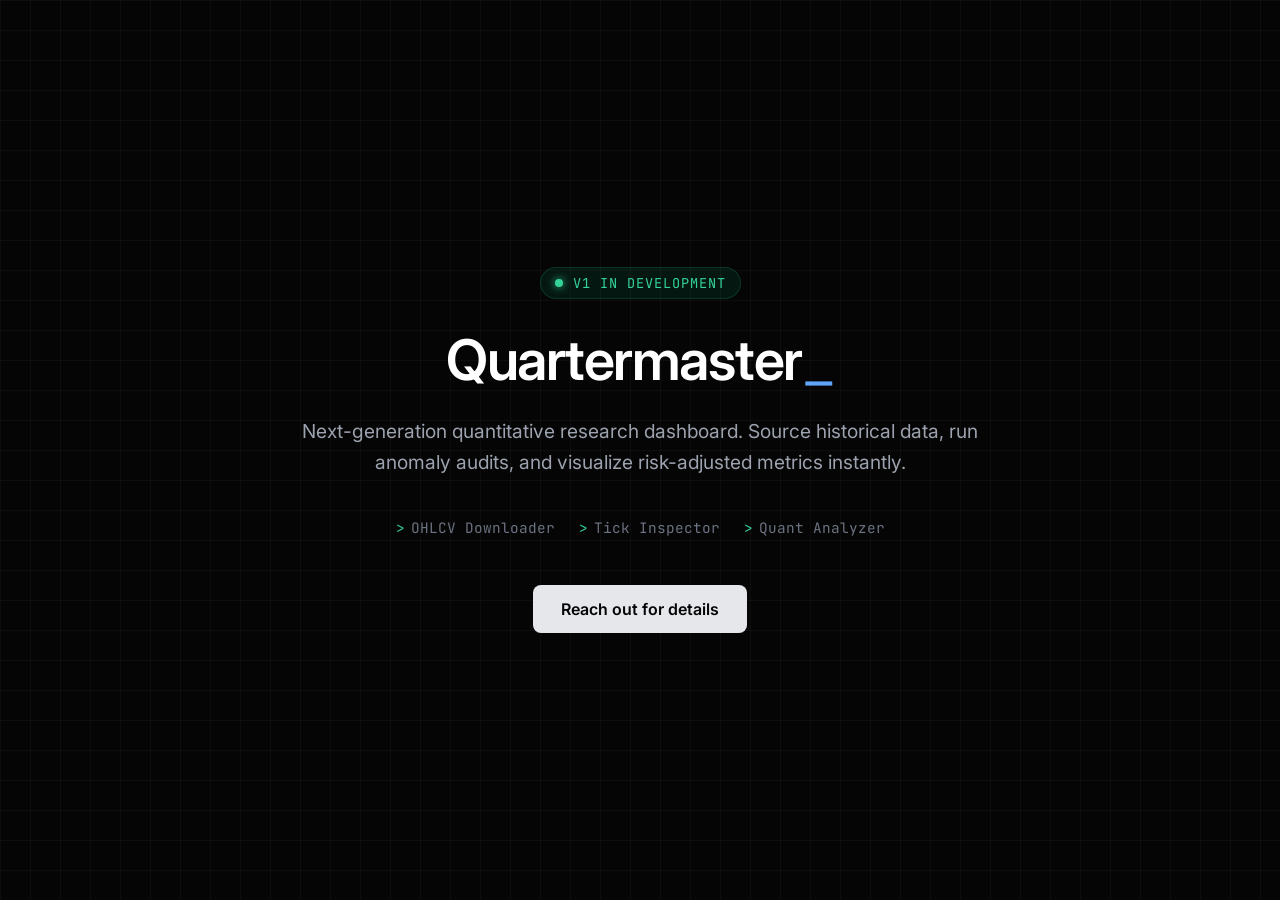
==== site/index.html @ 8bb92533 "added the site folder" ====
<!DOCTYPE html>
<html lang="en">
<head>
    <meta charset="UTF-8">
    <meta name="viewport" content="width=device-width, initial-scale=1.0">
    <title>Quartermaster | Quant Research </title>
    <!-- Importing Inter for text and JetBrains Mono for technical accents -->
    <link href="https://fonts.googleapis.com/css2?family=Inter:wght@400;500;600&family=JetBrains+Mono:wght@400;700&display=swap" rel="stylesheet">
    <style>
        body {
            font-family: 'Inter', sans-serif;
            background-color: #050505; /* Deep black */
            /* Creates a subtle technical grid background */
            background-image: linear-gradient(rgba(255, 255, 255, 0.03) 1px, transparent 1px),
            linear-gradient(90deg, rgba(255, 255, 255, 0.03) 1px, transparent 1px);
            background-size: 30px 30px;
            color: #E5E7EB;
            margin: 0;
            padding: 0;
            display: flex;
            flex-direction: column;
            justify-content: center;
            align-items: center;
            min-height: 100vh;
            text-align: center;
        }
        .container {
            max-width: 700px;
            padding: 40px 20px;
        }
        .status-badge {
            display: inline-flex;
            align-items: center;
            background-color: rgba(16, 185, 129, 0.1);
            border: 1px solid rgba(16, 185, 129, 0.2);
            padding: 6px 14px;
            border-radius: 20px;
            font-family: 'JetBrains Mono', monospace;
            font-size: 0.85rem;
            color: #34D399; /* Neon Green */
            margin-bottom: 24px;
            text-transform: uppercase;
            letter-spacing: 1px;
        }
        .dot {
            width: 8px;
            height: 8px;
            background-color: #34D399;
            border-radius: 50%;
            margin-right: 10px;
            box-shadow: 0 0 8px #34D399;
            animation: pulse 2s infinite;
        }
        @keyframes pulse {
            0% { opacity: 1; }
            50% { opacity: 0.3; }
            100% { opacity: 1; }
        }
        h1 {
            font-size: 3.5rem;
            margin: 0 0 16px 0;
            letter-spacing: -1.5px;
            font-weight: 600;
            color: #FFFFFF;
        }
        .mono-accent {
            font-family: 'JetBrains Mono', monospace;
            color: #60A5FA; /* Electric Blue */
            font-weight: 400;
        }
        p.description {
            font-size: 1.2rem;
            line-height: 1.6;
            color: #9CA3AF;
            margin-bottom: 40px;
        }
        .features {
            display: flex;
            justify-content: center;
            gap: 24px;
            margin-bottom: 48px;
            font-family: 'JetBrains Mono', monospace;
            font-size: 0.9rem;
            color: #6B7280;
        }
        .features span::before {
            content: '>';
            color: #34D399;
            margin-right: 6px;
        }
        
        /* Updated CTA Link Button Styles */
        .cta-button {
            display: inline-block;
            padding: 14px 28px;
            background-color: #E5E7EB;
            color: #050505;
            text-decoration: none;
            border-radius: 8px;
            font-weight: 600;
            font-size: 1rem;
            transition: background-color 0.2s, transform 0.1s;
        }
        .cta-button:hover {
            background-color: #FFFFFF;
        }
        .cta-button:active {
            transform: scale(0.98);
        }
    </style>
</head>
<body>

    <div class="container">
        <div class="status-badge">
            <div class="dot"></div>
            V1 in Development
        </div>
        
        <h1>Quartermaster<span class="mono-accent">_</span></h1>
        
        <p class="description">
            Next-generation quantitative research dashboard. 
            Source historical data, run anomaly audits, and visualize risk-adjusted metrics instantly.
        </p>

        <div class="features">
            <span>OHLCV Downloader</span>
            <span>Tick Inspector</span>
            <span>Quant Analyzer</span>
        </div>

        <!-- Hyperlink replacing the email form -->
        <a href="https://x.com/brownbaconx" target="_blank" rel="noopener noreferrer" class="cta-button">
            Reach out for details
        </a>
    </div>

</body>
</html>
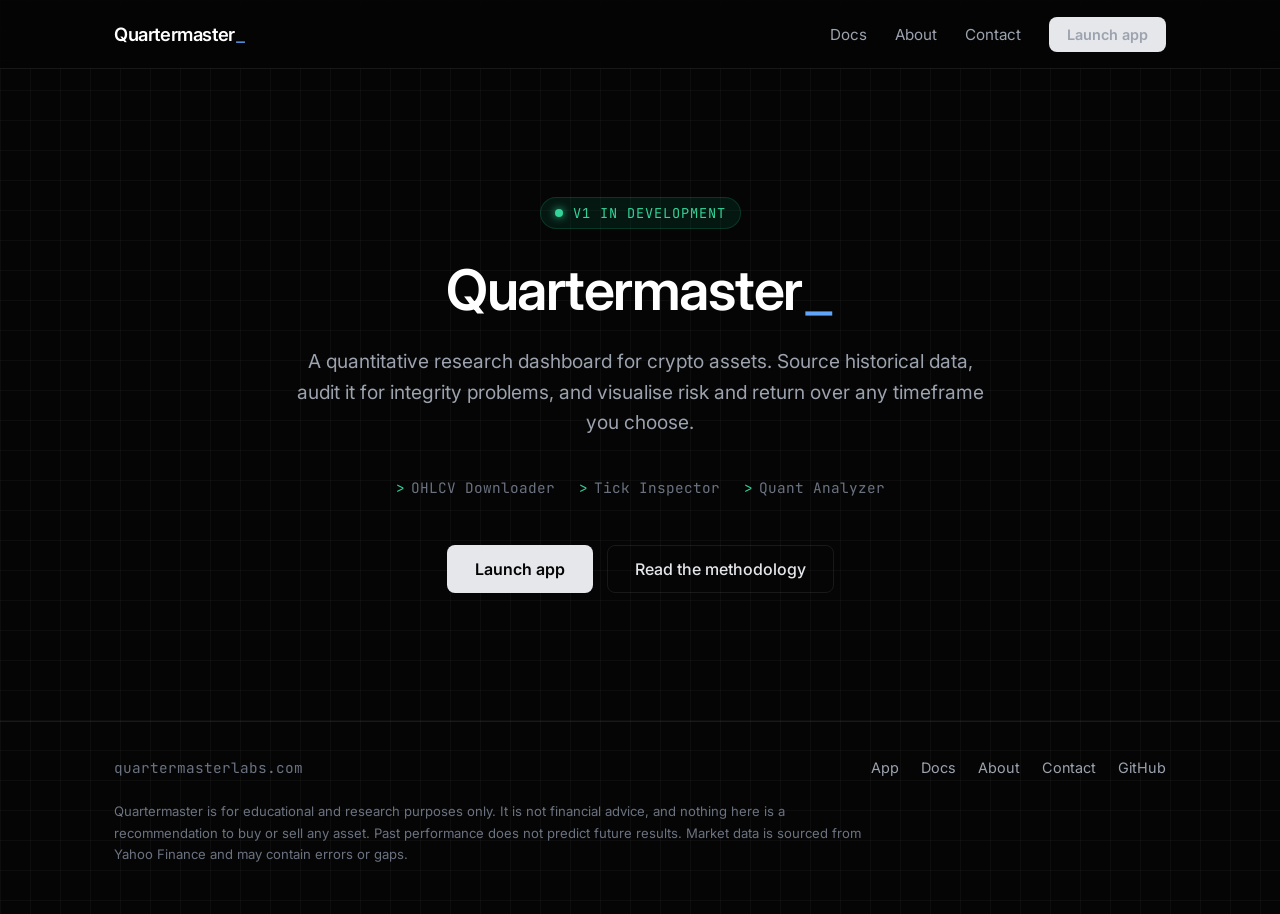
==== commit 020c86d5: "updated the website" ====
--- a/site/index.html
+++ b/site/index.html
@@ -3,138 +3,90 @@
 <head>
     <meta charset="UTF-8">
     <meta name="viewport" content="width=device-width, initial-scale=1.0">
-    <title>Quartermaster | Quant Research </title>
-    <!-- Importing Inter for text and JetBrains Mono for technical accents -->
+    <title>Quartermaster | Quantitative research dashboard for crypto</title>
+    <meta name="description" content="Source historical crypto data, audit it for integrity problems, and visualise risk and return. Built in the open.">
+
+    <!-- Open Graph / social preview -->
+    <meta property="og:title" content="Quartermaster">
+    <meta property="og:description" content="Source, clean, and visualise risk and returns for crypto assets.">
+    <meta property="og:type" content="website">
+    <meta property="og:url" content="https://quartermasterlabs.com/">
+    <meta property="og:image" content="https://quartermasterlabs.com/assets/og-image.png">
+    <meta name="twitter:card" content="summary_large_image">
+
+    <link rel="icon" href="assets/favicon.ico">
     <link href="https://fonts.googleapis.com/css2?family=Inter:wght@400;500;600&family=JetBrains+Mono:wght@400;700&display=swap" rel="stylesheet">
-    <style>
-        body {
-            font-family: 'Inter', sans-serif;
-            background-color: #050505; /* Deep black */
-            /* Creates a subtle technical grid background */
-            background-image: linear-gradient(rgba(255, 255, 255, 0.03) 1px, transparent 1px),
-            linear-gradient(90deg, rgba(255, 255, 255, 0.03) 1px, transparent 1px);
-            background-size: 30px 30px;
-            color: #E5E7EB;
-            margin: 0;
-            padding: 0;
-            display: flex;
-            flex-direction: column;
-            justify-content: center;
-            align-items: center;
-            min-height: 100vh;
-            text-align: center;
-        }
-        .container {
-            max-width: 700px;
-            padding: 40px 20px;
-        }
-        .status-badge {
-            display: inline-flex;
-            align-items: center;
-            background-color: rgba(16, 185, 129, 0.1);
-            border: 1px solid rgba(16, 185, 129, 0.2);
-            padding: 6px 14px;
-            border-radius: 20px;
-            font-family: 'JetBrains Mono', monospace;
-            font-size: 0.85rem;
-            color: #34D399; /* Neon Green */
-            margin-bottom: 24px;
-            text-transform: uppercase;
-            letter-spacing: 1px;
-        }
-        .dot {
-            width: 8px;
-            height: 8px;
-            background-color: #34D399;
-            border-radius: 50%;
-            margin-right: 10px;
-            box-shadow: 0 0 8px #34D399;
-            animation: pulse 2s infinite;
-        }
-        @keyframes pulse {
-            0% { opacity: 1; }
-            50% { opacity: 0.3; }
-            100% { opacity: 1; }
-        }
-        h1 {
-            font-size: 3.5rem;
-            margin: 0 0 16px 0;
-            letter-spacing: -1.5px;
-            font-weight: 600;
-            color: #FFFFFF;
-        }
-        .mono-accent {
-            font-family: 'JetBrains Mono', monospace;
-            color: #60A5FA; /* Electric Blue */
-            font-weight: 400;
-        }
-        p.description {
-            font-size: 1.2rem;
-            line-height: 1.6;
-            color: #9CA3AF;
-            margin-bottom: 40px;
-        }
-        .features {
-            display: flex;
-            justify-content: center;
-            gap: 24px;
-            margin-bottom: 48px;
-            font-family: 'JetBrains Mono', monospace;
-            font-size: 0.9rem;
-            color: #6B7280;
-        }
-        .features span::before {
-            content: '>';
-            color: #34D399;
-            margin-right: 6px;
-        }
-        
-        /* Updated CTA Link Button Styles */
-        .cta-button {
-            display: inline-block;
-            padding: 14px 28px;
-            background-color: #E5E7EB;
-            color: #050505;
-            text-decoration: none;
-            border-radius: 8px;
-            font-weight: 600;
-            font-size: 1rem;
-            transition: background-color 0.2s, transform 0.1s;
-        }
-        .cta-button:hover {
-            background-color: #FFFFFF;
-        }
-        .cta-button:active {
-            transform: scale(0.98);
-        }
-    </style>
+    <link rel="stylesheet" href="assets/styles.css">
 </head>
 <body>
 
-    <div class="container">
-        <div class="status-badge">
-            <div class="dot"></div>
-            V1 in Development
+<a class="skip-link" href="#main">Skip to content</a>
+
+<!-- ============================================================ nav === -->
+<nav class="site-nav">
+    <div class="wrap">
+        <a class="nav-brand" href="index.html">Quartermaster<span class="mono-accent">_</span></a>
+        <div class="nav-links">
+            <a href="docs.html">Docs</a>
+            <a href="about.html">About</a>
+            <a href="contact.html">Contact</a>
+            <a class="cta-button small" href="https://app.quartermasterlabs.com">Launch app</a>
         </div>
-        
-        <h1>Quartermaster<span class="mono-accent">_</span></h1>
-        
-        <p class="description">
-            Next-generation quantitative research dashboard. 
-            Source historical data, run anomaly audits, and visualize risk-adjusted metrics instantly.
+    </div>
+</nav>
+
+<main id="main">
+    <section class="hero">
+        <div class="container">
+            <div class="status-badge">
+                <div class="dot"></div>
+                V1 in Development
+            </div>
+
+            <h1>Quartermaster<span class="mono-accent">_</span></h1>
+
+            <p class="description">
+                A quantitative research dashboard for crypto assets. Source historical data,
+                audit it for integrity problems, and visualise risk and return over any timeframe
+                you choose.
+            </p>
+
+            <div class="features">
+                <span>OHLCV Downloader</span>
+                <span>Tick Inspector</span>
+                <span>Quant Analyzer</span>
+            </div>
+
+            <div class="hero-actions">
+                <a class="cta-button" href="https://app.quartermasterlabs.com">Launch app</a>
+                <a class="ghost-button" href="docs.html">Read the methodology</a>
+            </div>
+        </div>
+    </section>
+</main>
+
+<!-- ========================================================= footer === -->
+<footer class="site-footer">
+    <div class="wrap">
+        <div class="footer-top">
+            <span class="footer-brand">quartermasterlabs.com</span>
+            <div class="footer-links">
+                <a href="https://app.quartermasterlabs.com">App</a>
+                <a href="docs.html">Docs</a>
+                <a href="about.html">About</a>
+                <a href="contact.html">Contact</a>
+                <!-- PLACEHOLDER: replace with your repo URL, or delete this line -->
+                <a href="https://github.com/YOUR-USERNAME/quartermaster">GitHub</a>
+            </div>
+        </div>
+        <p class="disclaimer">
+            Quartermaster is for educational and research purposes only. It is not financial advice,
+            and nothing here is a recommendation to buy or sell any asset. Past performance does not
+            predict future results. Market data is sourced from Yahoo Finance and may contain errors
+            or gaps.
         </p>
-
-        <div class="features">
-            <span>OHLCV Downloader</span>
-            <span>Tick Inspector</span>
-            <span>Quant Analyzer</span>
-        </div>
-
-        <!-- Hyperlink replacing the email form -->
-        <a href="https://x.com/brownbaconx" target="_blank" rel="noopener noreferrer" class="cta-button">
-            Reach out for details
-        </a>
     </div>
+</footer>
 
 </body>
-</html>+</html>
--- a/site/assets/styles.css
+++ b/site/assets/styles.css
@@ -0,0 +1,524 @@
+/* ==========================================================================
+   Quartermaster — shared stylesheet
+   Tokens taken from the original index.html so every page matches.
+   ========================================================================== */
+
+:root {
+  --bg:          #050505;
+  --grid:        rgba(255, 255, 255, 0.03);
+  --text:        #E5E7EB;
+  --text-muted:  #9CA3AF;
+  --text-dim:    #6B7280;
+  --white:       #FFFFFF;
+  --green:       #34D399;
+  --green-bg:    rgba(16, 185, 129, 0.10);
+  --green-br:    rgba(16, 185, 129, 0.20);
+  --blue:        #60A5FA;
+  --red:         #EF4444;
+  --rule:        rgba(255, 255, 255, 0.08);
+  --panel:       rgba(255, 255, 255, 0.02);
+
+  --sans: 'Inter', -apple-system, BlinkMacSystemFont, 'Segoe UI', sans-serif;
+  --mono: 'JetBrains Mono', 'SF Mono', Menlo, Consolas, monospace;
+
+  --wrap: 1100px;   /* nav, footer, wide layouts */
+  --prose: 720px;   /* reading width */
+}
+
+/* --------------------------------------------------------------- base --- */
+
+*, *::before, *::after { box-sizing: border-box; }
+
+html { scroll-behavior: smooth; }
+
+body {
+  font-family: var(--sans);
+  background-color: var(--bg);
+  background-image:
+    linear-gradient(var(--grid) 1px, transparent 1px),
+    linear-gradient(90deg, var(--grid) 1px, transparent 1px);
+  background-size: 30px 30px;
+  color: var(--text);
+  margin: 0;
+  padding: 0;
+  min-height: 100vh;
+  display: flex;
+  flex-direction: column;
+  -webkit-font-smoothing: antialiased;
+}
+
+main { flex: 1 0 auto; }
+
+a { color: var(--blue); text-decoration: none; }
+a:hover { text-decoration: underline; }
+
+/* Keyboard users must always be able to see where they are. */
+a:focus-visible,
+button:focus-visible {
+  outline: 2px solid var(--green);
+  outline-offset: 3px;
+  border-radius: 2px;
+}
+
+.skip-link {
+  position: absolute;
+  left: -9999px;
+  top: 0;
+  background: var(--text);
+  color: var(--bg);
+  padding: 10px 16px;
+  border-radius: 0 0 8px 0;
+  font-weight: 600;
+  z-index: 100;
+}
+.skip-link:focus { left: 0; }
+
+.wrap  { max-width: var(--wrap);  margin: 0 auto; padding: 0 24px; }
+.prose { max-width: var(--prose); margin: 0 auto; padding: 0 24px; }
+
+.mono-accent { font-family: var(--mono); color: var(--blue); font-weight: 400; }
+
+/* ---------------------------------------------------------------- nav --- */
+
+.site-nav {
+  border-bottom: 1px solid var(--rule);
+  background: rgba(5, 5, 5, 0.85);
+  backdrop-filter: blur(8px);
+  position: sticky;
+  top: 0;
+  z-index: 50;
+}
+
+.site-nav .wrap {
+  display: flex;
+  align-items: center;
+  justify-content: space-between;
+  gap: 20px;
+  height: 68px;
+}
+
+.nav-brand {
+  font-size: 1.15rem;
+  font-weight: 600;
+  color: var(--white);
+  letter-spacing: -0.4px;
+}
+.nav-brand:hover { text-decoration: none; }
+
+.nav-links {
+  display: flex;
+  align-items: center;
+  gap: 28px;
+  font-size: 0.95rem;
+}
+
+.nav-links a {
+  color: var(--text-muted);
+  transition: color 0.15s;
+}
+.nav-links a:hover { color: var(--white); text-decoration: none; }
+.nav-links a[aria-current="page"] { color: var(--white); }
+
+/* ------------------------------------------------------------ buttons --- */
+
+.cta-button {
+  display: inline-block;
+  padding: 14px 28px;
+  background-color: var(--text);
+  color: var(--bg);
+  text-decoration: none;
+  border-radius: 8px;
+  font-weight: 600;
+  font-size: 1rem;
+  transition: background-color 0.2s, transform 0.1s;
+}
+.cta-button:hover { background-color: var(--white); text-decoration: none; }
+.cta-button:active { transform: scale(0.98); }
+
+.cta-button.small { padding: 9px 18px; font-size: 0.9rem; }
+
+.ghost-button {
+  display: inline-block;
+  padding: 13px 27px;
+  border: 1px solid var(--rule);
+  border-radius: 8px;
+  color: var(--text);
+  font-weight: 500;
+  font-size: 1rem;
+  transition: border-color 0.2s, background-color 0.2s;
+}
+.ghost-button:hover {
+  border-color: var(--text-dim);
+  background: var(--panel);
+  text-decoration: none;
+}
+
+/* --------------------------------------------------------------- home --- */
+
+.hero {
+  display: flex;
+  flex-direction: column;
+  justify-content: center;
+  align-items: center;
+  text-align: center;
+  min-height: calc(100vh - 68px - 180px);
+  padding: 80px 20px;
+}
+
+.hero .container { max-width: 700px; }
+
+.status-badge {
+  display: inline-flex;
+  align-items: center;
+  background-color: var(--green-bg);
+  border: 1px solid var(--green-br);
+  padding: 6px 14px;
+  border-radius: 20px;
+  font-family: var(--mono);
+  font-size: 0.85rem;
+  color: var(--green);
+  margin-bottom: 24px;
+  text-transform: uppercase;
+  letter-spacing: 1px;
+}
+
+.dot {
+  width: 8px;
+  height: 8px;
+  background-color: var(--green);
+  border-radius: 50%;
+  margin-right: 10px;
+  box-shadow: 0 0 8px var(--green);
+  animation: pulse 2s infinite;
+}
+
+@keyframes pulse {
+  0%   { opacity: 1; }
+  50%  { opacity: 0.3; }
+  100% { opacity: 1; }
+}
+
+@media (prefers-reduced-motion: reduce) {
+  .dot { animation: none; }
+  html { scroll-behavior: auto; }
+}
+
+.hero h1 {
+  font-size: 3.5rem;
+  margin: 0 0 16px 0;
+  letter-spacing: -1.5px;
+  font-weight: 600;
+  color: var(--white);
+}
+
+p.description {
+  font-size: 1.2rem;
+  line-height: 1.6;
+  color: var(--text-muted);
+  margin-bottom: 40px;
+}
+
+.features {
+  display: flex;
+  justify-content: center;
+  flex-wrap: wrap;
+  gap: 24px;
+  margin-bottom: 48px;
+  font-family: var(--mono);
+  font-size: 0.9rem;
+  color: var(--text-dim);
+}
+.features span::before {
+  content: '>';
+  color: var(--green);
+  margin-right: 6px;
+}
+
+.hero-actions {
+  display: flex;
+  gap: 14px;
+  justify-content: center;
+  flex-wrap: wrap;
+}
+
+/* --------------------------------------------------------- page header --- */
+
+.page-header {
+  padding: 72px 0 40px;
+  border-bottom: 1px solid var(--rule);
+  margin-bottom: 48px;
+}
+
+.page-header h1 {
+  font-size: 2.6rem;
+  font-weight: 600;
+  letter-spacing: -1px;
+  color: var(--white);
+  margin: 0 0 12px;
+}
+
+.page-header .lede {
+  font-size: 1.15rem;
+  line-height: 1.6;
+  color: var(--text-muted);
+  margin: 0;
+}
+
+.eyebrow {
+  font-family: var(--mono);
+  font-size: 0.8rem;
+  color: var(--green);
+  margin: 0 0 14px;
+}
+.eyebrow::before { content: '> '; }
+
+/* --------------------------------------------------------- prose body --- */
+
+.content { padding-bottom: 96px; }
+
+.content h2 {
+  font-size: 1.55rem;
+  font-weight: 600;
+  color: var(--white);
+  letter-spacing: -0.4px;
+  margin: 56px 0 18px;
+  scroll-margin-top: 90px;
+}
+
+.content h3 {
+  font-size: 1.15rem;
+  font-weight: 600;
+  color: var(--text);
+  margin: 36px 0 12px;
+  scroll-margin-top: 90px;
+}
+
+.content p,
+.content li {
+  font-size: 1.02rem;
+  line-height: 1.75;
+  color: var(--text-muted);
+}
+
+.content p { margin: 0 0 18px; }
+
+.content strong { color: var(--text); font-weight: 600; }
+
+.content ul, .content ol { padding-left: 22px; margin: 0 0 20px; }
+.content li { margin-bottom: 10px; }
+
+.content hr {
+  border: 0;
+  border-top: 1px solid var(--rule);
+  margin: 56px 0;
+}
+
+code {
+  font-family: var(--mono);
+  font-size: 0.88em;
+  background: var(--panel);
+  border: 1px solid var(--rule);
+  border-radius: 4px;
+  padding: 2px 6px;
+  color: var(--text);
+}
+
+pre {
+  font-family: var(--mono);
+  font-size: 0.86rem;
+  line-height: 1.6;
+  background: var(--panel);
+  border: 1px solid var(--rule);
+  border-radius: 8px;
+  padding: 18px 20px;
+  overflow-x: auto;
+  color: var(--text);
+}
+pre code { background: none; border: 0; padding: 0; }
+
+blockquote {
+  margin: 0 0 24px;
+  padding: 16px 20px;
+  border-left: 2px solid var(--green);
+  background: var(--panel);
+  border-radius: 0 8px 8px 0;
+}
+blockquote p:last-child { margin-bottom: 0; }
+
+/* -------------------------------------------------------------- table --- */
+
+.table-scroll { overflow-x: auto; margin: 0 0 24px; }
+
+table {
+  width: 100%;
+  border-collapse: collapse;
+  font-size: 0.95rem;
+  min-width: 480px;
+}
+
+th, td {
+  text-align: left;
+  padding: 12px 14px;
+  border-bottom: 1px solid var(--rule);
+  vertical-align: top;
+}
+
+th {
+  color: var(--text);
+  font-weight: 600;
+  font-size: 0.85rem;
+  letter-spacing: 0.3px;
+  border-bottom-color: var(--text-dim);
+}
+
+td { color: var(--text-muted); line-height: 1.6; }
+
+.tag-stop { color: var(--red); font-family: var(--mono); font-size: 0.85rem; }
+.tag-warn { color: var(--green); font-family: var(--mono); font-size: 0.85rem; }
+
+/* --------------------------------------------------------------- card --- */
+
+.card {
+  border: 1px solid var(--rule);
+  border-radius: 10px;
+  padding: 24px 26px;
+  background: var(--panel);
+  margin: 0 0 20px;
+}
+.card h3 { margin-top: 0; }
+.card p:last-child { margin-bottom: 0; }
+
+.link-list { list-style: none; padding: 0; margin: 0; }
+.link-list li {
+  display: flex;
+  gap: 14px;
+  align-items: baseline;
+  padding: 14px 0;
+  border-bottom: 1px solid var(--rule);
+  margin: 0;
+}
+.link-list li:last-child { border-bottom: 0; }
+.link-list .label {
+  font-family: var(--mono);
+  font-size: 0.85rem;
+  color: var(--text-dim);
+  min-width: 90px;
+  flex-shrink: 0;
+}
+
+.meta-line {
+  font-family: var(--mono);
+  font-size: 0.82rem;
+  color: var(--text-dim);
+  margin: 0 0 40px;
+}
+
+/* --------------------------------------------------------- docs layout --- */
+
+.docs-layout {
+  display: grid;
+  grid-template-columns: 220px minmax(0, 1fr);
+  gap: 56px;
+  align-items: start;
+}
+
+/* Grid children default to min-width:auto, which lets a wide <pre> or table
+   stretch the whole track and push the page sideways on a phone. */
+.docs-layout > * { min-width: 0; }
+
+.toc {
+  position: sticky;
+  top: 92px;
+  font-size: 0.9rem;
+  border-left: 1px solid var(--rule);
+  padding-left: 18px;
+}
+
+.toc p {
+  font-family: var(--mono);
+  font-size: 0.78rem;
+  color: var(--text-dim);
+  text-transform: uppercase;
+  letter-spacing: 1px;
+  margin: 0 0 14px;
+}
+
+.toc ol { list-style: none; padding: 0; margin: 0; counter-reset: toc; }
+.toc li { margin-bottom: 9px; }
+.toc a { color: var(--text-muted); }
+.toc a:hover { color: var(--white); text-decoration: none; }
+
+/* ------------------------------------------------------------- footer --- */
+
+.site-footer {
+  border-top: 1px solid var(--rule);
+  padding: 36px 0 48px;
+  flex-shrink: 0;
+}
+
+.footer-top {
+  display: flex;
+  justify-content: space-between;
+  align-items: center;
+  flex-wrap: wrap;
+  gap: 16px;
+  margin-bottom: 24px;
+}
+
+.footer-links {
+  display: flex;
+  gap: 22px;
+  font-size: 0.9rem;
+  flex-wrap: wrap;
+}
+.footer-links a { color: var(--text-muted); }
+.footer-links a:hover { color: var(--white); text-decoration: none; }
+
+.footer-brand {
+  font-family: var(--mono);
+  font-size: 0.9rem;
+  color: var(--text-dim);
+}
+
+.disclaimer {
+  font-size: 0.82rem;
+  line-height: 1.65;
+  color: var(--text-dim);
+  margin: 0;
+  max-width: 760px;
+}
+
+/* --------------------------------------------------------------- math --- */
+
+.katex { font-size: 1.04em; }
+.katex-display {
+  overflow-x: auto;
+  overflow-y: hidden;
+  padding: 8px 0 12px;
+  margin: 0 0 20px;
+}
+
+/* --------------------------------------------------------- responsive --- */
+
+@media (max-width: 860px) {
+  .docs-layout { grid-template-columns: 1fr; gap: 32px; }
+  .toc {
+    position: static;
+    border-left: 0;
+    border-bottom: 1px solid var(--rule);
+    padding: 0 0 24px;
+  }
+  .toc ol { columns: 2; column-gap: 24px; }
+}
+
+@media (max-width: 680px) {
+  .site-nav .wrap { height: auto; padding-top: 14px; padding-bottom: 14px; flex-wrap: wrap; }
+  .nav-links { gap: 18px; font-size: 0.9rem; width: 100%; }
+  .hero h1 { font-size: 2.4rem; letter-spacing: -1px; }
+  .page-header { padding-top: 48px; }
+  .page-header h1 { font-size: 2rem; }
+  p.description { font-size: 1.05rem; }
+  .features { gap: 14px; font-size: 0.82rem; }
+  .link-list li { flex-direction: column; gap: 4px; }
+  .toc ol { columns: 1; }
+}
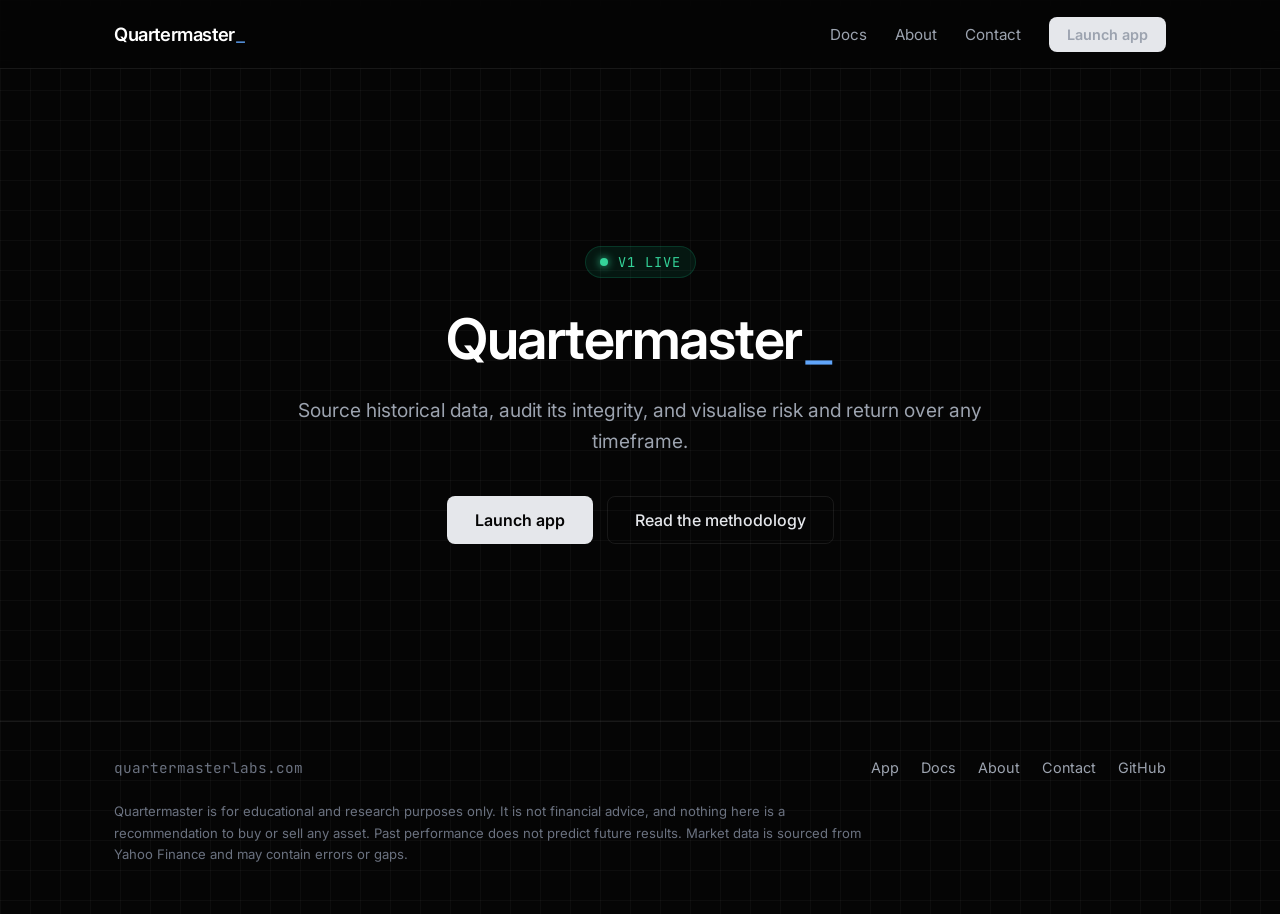
==== commit d14bb399: "updated the index page" ====
--- a/site/index.html
+++ b/site/index.html
@@ -25,7 +25,7 @@
 <!-- ============================================================ nav === -->
 <nav class="site-nav">
     <div class="wrap">
-        <a class="nav-brand" href="index.html">Quartermaster<span class="mono-accent">_</span></a>
+        <a class="nav-brand" href="/">Quartermaster<span class="mono-accent">_</span></a>
         <div class="nav-links">
             <a href="docs.html">Docs</a>
             <a href="about.html">About</a>
@@ -40,22 +40,14 @@
         <div class="container">
             <div class="status-badge">
                 <div class="dot"></div>
-                V1 in Development
+                V1 Live
             </div>
 
             <h1>Quartermaster<span class="mono-accent">_</span></h1>
 
             <p class="description">
-                A quantitative research dashboard for crypto assets. Source historical data,
-                audit it for integrity problems, and visualise risk and return over any timeframe
-                you choose.
+                Source historical data, audit its integrity, and visualise risk and return over any timeframe.
             </p>
-
-            <div class="features">
-                <span>OHLCV Downloader</span>
-                <span>Tick Inspector</span>
-                <span>Quant Analyzer</span>
-            </div>
 
             <div class="hero-actions">
                 <a class="cta-button" href="https://app.quartermasterlabs.com">Launch app</a>
@@ -76,7 +68,7 @@
                 <a href="about.html">About</a>
                 <a href="contact.html">Contact</a>
                 <!-- PLACEHOLDER: replace with your repo URL, or delete this line -->
-                <a href="https://github.com/YOUR-USERNAME/quartermaster">GitHub</a>
+                <a href="https://github.com/priyanshsx/quartermaster">GitHub</a>
             </div>
         </div>
         <p class="disclaimer">
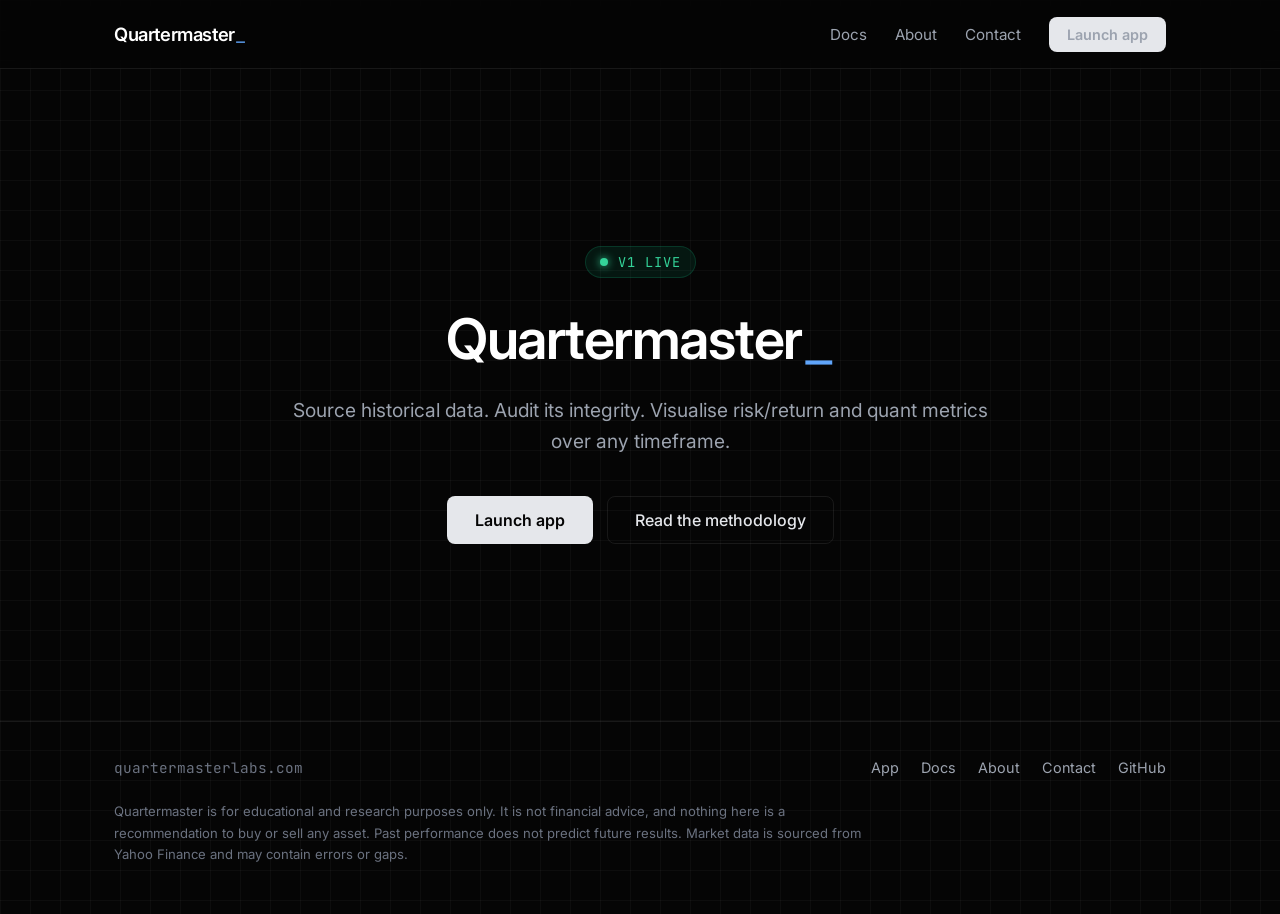
==== commit fec12e60: "slight copy changes on index page" ====
--- a/site/index.html
+++ b/site/index.html
@@ -46,7 +46,7 @@
             <h1>Quartermaster<span class="mono-accent">_</span></h1>
 
             <p class="description">
-                Source historical data, audit its integrity, and visualise risk and return over any timeframe.
+                Source historical data. Audit its integrity. Visualise risk/return and quant metrics over any timeframe.
             </p>
 
             <div class="hero-actions">
